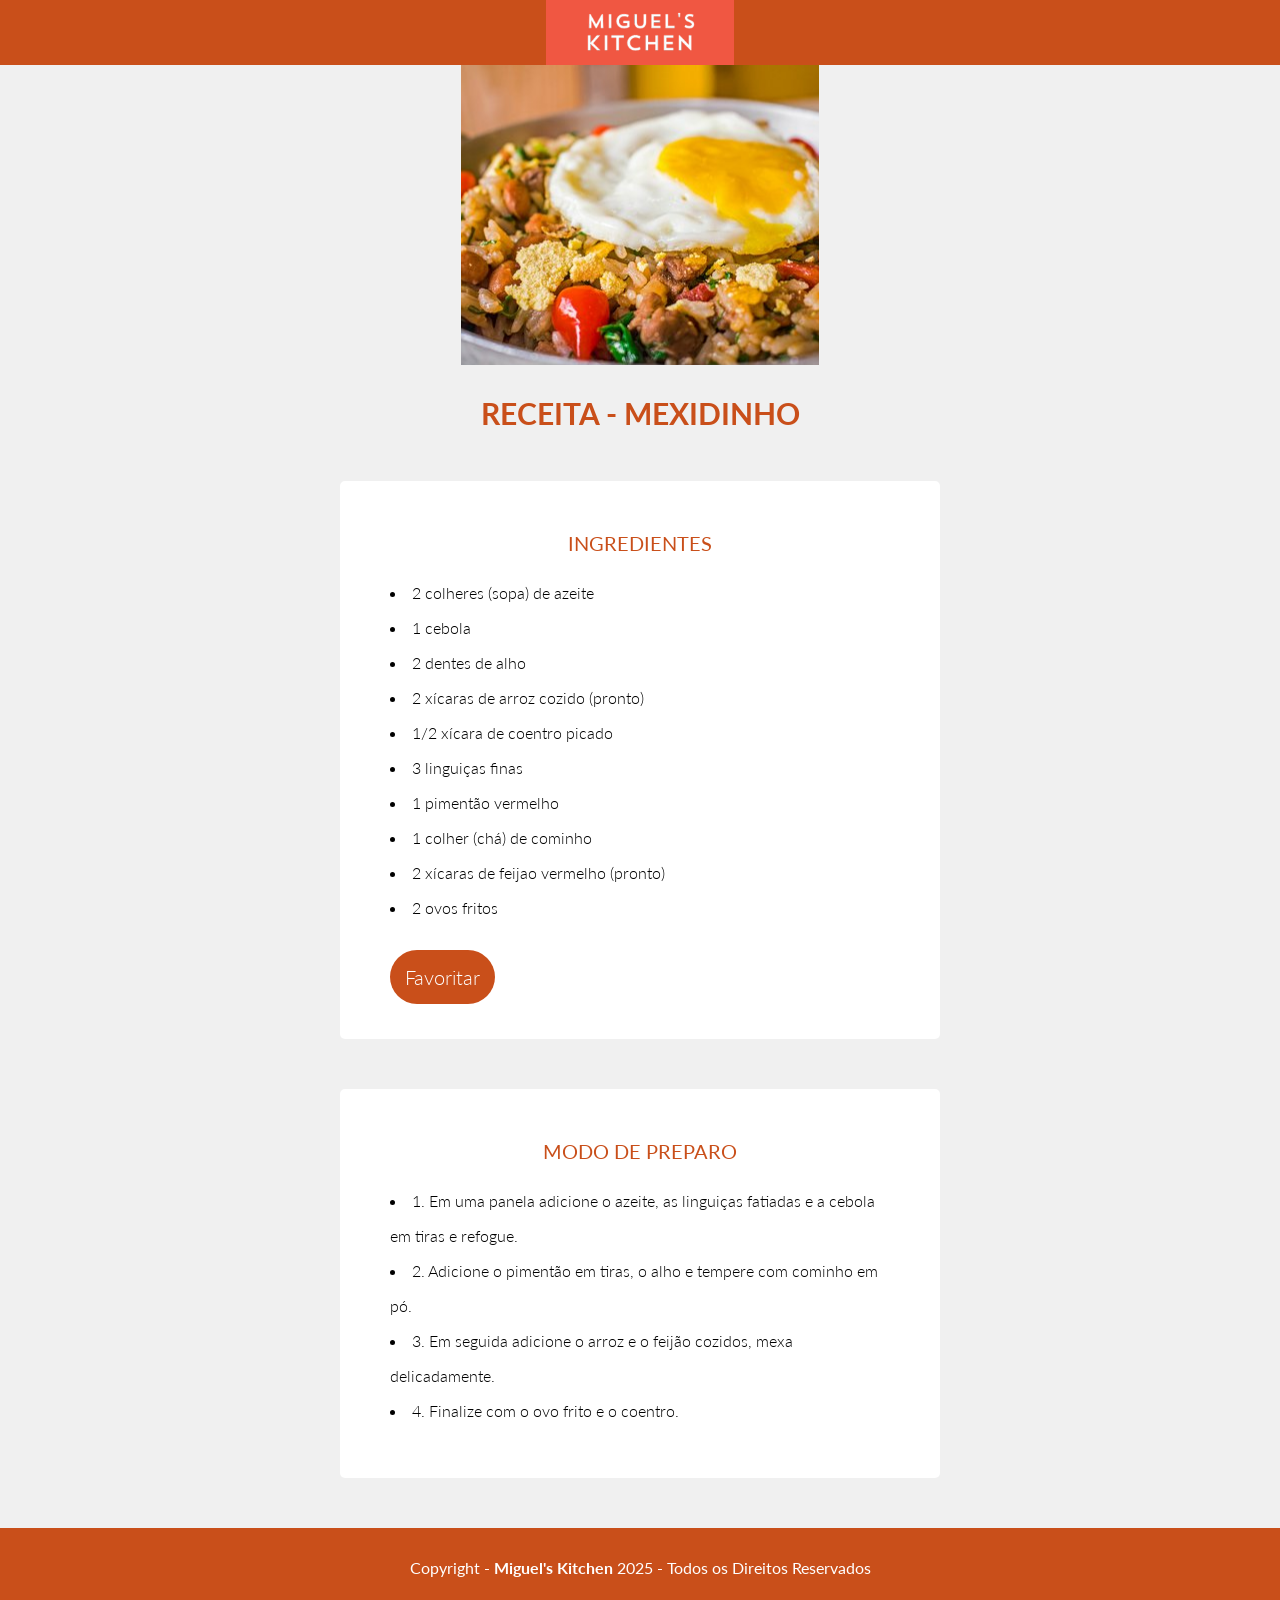
==== public/index.html @ b3089a55 "Estrutura do site praticamente completa" ====
<!DOCTYPE html>
<html lang="pt-br">
<head>
    <meta charset="UTF-8">
    <meta name="viewport" content="width=device-width, initial-scale=1.0">
    <title>Miguel's Kitchen - Receitas</title> 
    <link rel="stylesheet" href="style.css">
    <link rel="preconnect" href="https://fonts.googleapis.com">
    <link rel="preconnect" href="https://fonts.gstatic.com" crossorigin>
    <link href="https://fonts.googleapis.com/css2?family=Lato:wght@300;400;700&display=swap" rel="stylesheet">
</head>
<body>
    <div class="header">
        <img src="logo.png">
    </div>

    <div class="banner">
        
    </div>

    <div class="conteudo">
        <h1 class="titulo-receita">RECEITA - MEXIDINHO</h1>
        <div class="card">
            <h1>INGREDIENTES</h1>
            <ul>
                <li>2 colheres (sopa) de azeite</li>
                <li>1 cebola</li>
                <li>2 dentes de alho</li>
                <li>2 xícaras de arroz cozido (pronto)</li>
                <li>1/2 xícara de coentro picado</li>
                <li>3 linguiças finas</li>
                <li>1 pimentão vermelho</li>
                <li>1 colher (chá) de cominho</li>
                <li>2 xícaras de feijao vermelho (pronto)</li>
                <li>2 ovos fritos</li>
                <a href=";"></a>
            </ul>
            <a href="#" class="botao">Favoritar</a>
        </div>
        <div class="card">
            <h1>MODO DE PREPARO</h1>
            <ol>
                <li>1. Em uma panela adicione o azeite, as linguiças fatiadas e a cebola em tiras e refogue.</li>
                <li>2. Adicione o pimentão em tiras, o alho e tempere com cominho em pó.</li>
                <li>3. Em seguida adicione o arroz e o feijão cozidos, mexa delicadamente.</li>
                <li>4. Finalize com o ovo frito e o coentro.</li>
            </ol>
        </div>
    </div>
    <div class="footer">
        <p>Copyright - <a href="#" class="link-footer">Miguel's Kitchen</a> 2025 - Todos os Direitos Reservados</p>
    </div>
    
</body>
</html>
---- public/style.css ----
*
{
    margin: 0;
    padding: 0;
}

body
{
    background-color: #f0f0f0;
    font-family: "Lato", sans-serif;
}

.header 
{
    background-color: #c94f1a;
    height: 65px;
    text-align: center;    
}

.header img
{
    height: 65px;
} 

.banner
{
    background-image: url(mexidinho.jpg);
    background-position: center;
    background-image: 600px;
    height: 300px;
    margin-right: auto;
    margin-left: auto;
    width: 28%;  
    align-items: center;  
}


.footer
{
    background-color: #c94f1a;
    height: 50px;
    color: white;
    text-align: center;
    padding-top: 30px;
}

.card
{
    width: 500px;
    margin: auto;
    padding: 50px; 
    background-color: white;
    margin: 50px auto;
    border-radius: 5px;
    font-weight: 300;
}

h1
{
    text-align: center;
    font-weight: 400;
    font-size: 20px;
    color: #c94f1a;
    margin-bottom: 20px;
}

li
{
    list-style: inside;
    line-height: 35px; 
}

ul
{
    margin-bottom: 40px;
}

.botao
{
    margin-top: 50px;
    text-decoration: none;
    background-color: #c94f1a;
    color: white;
    padding: 15px;
    font-weight: 400px;
    font-size: 20px;
    border-radius: 30px;
}

.botao:hover
{
    background-color: #be6b47;
}

.titulo-receita
{
    font-weight: 700;
    font-size: 30px;
    margin-top: 30px;
}

.link-footer
{
    font-weight: 700;
    text-decoration: none;
    color: white;
}
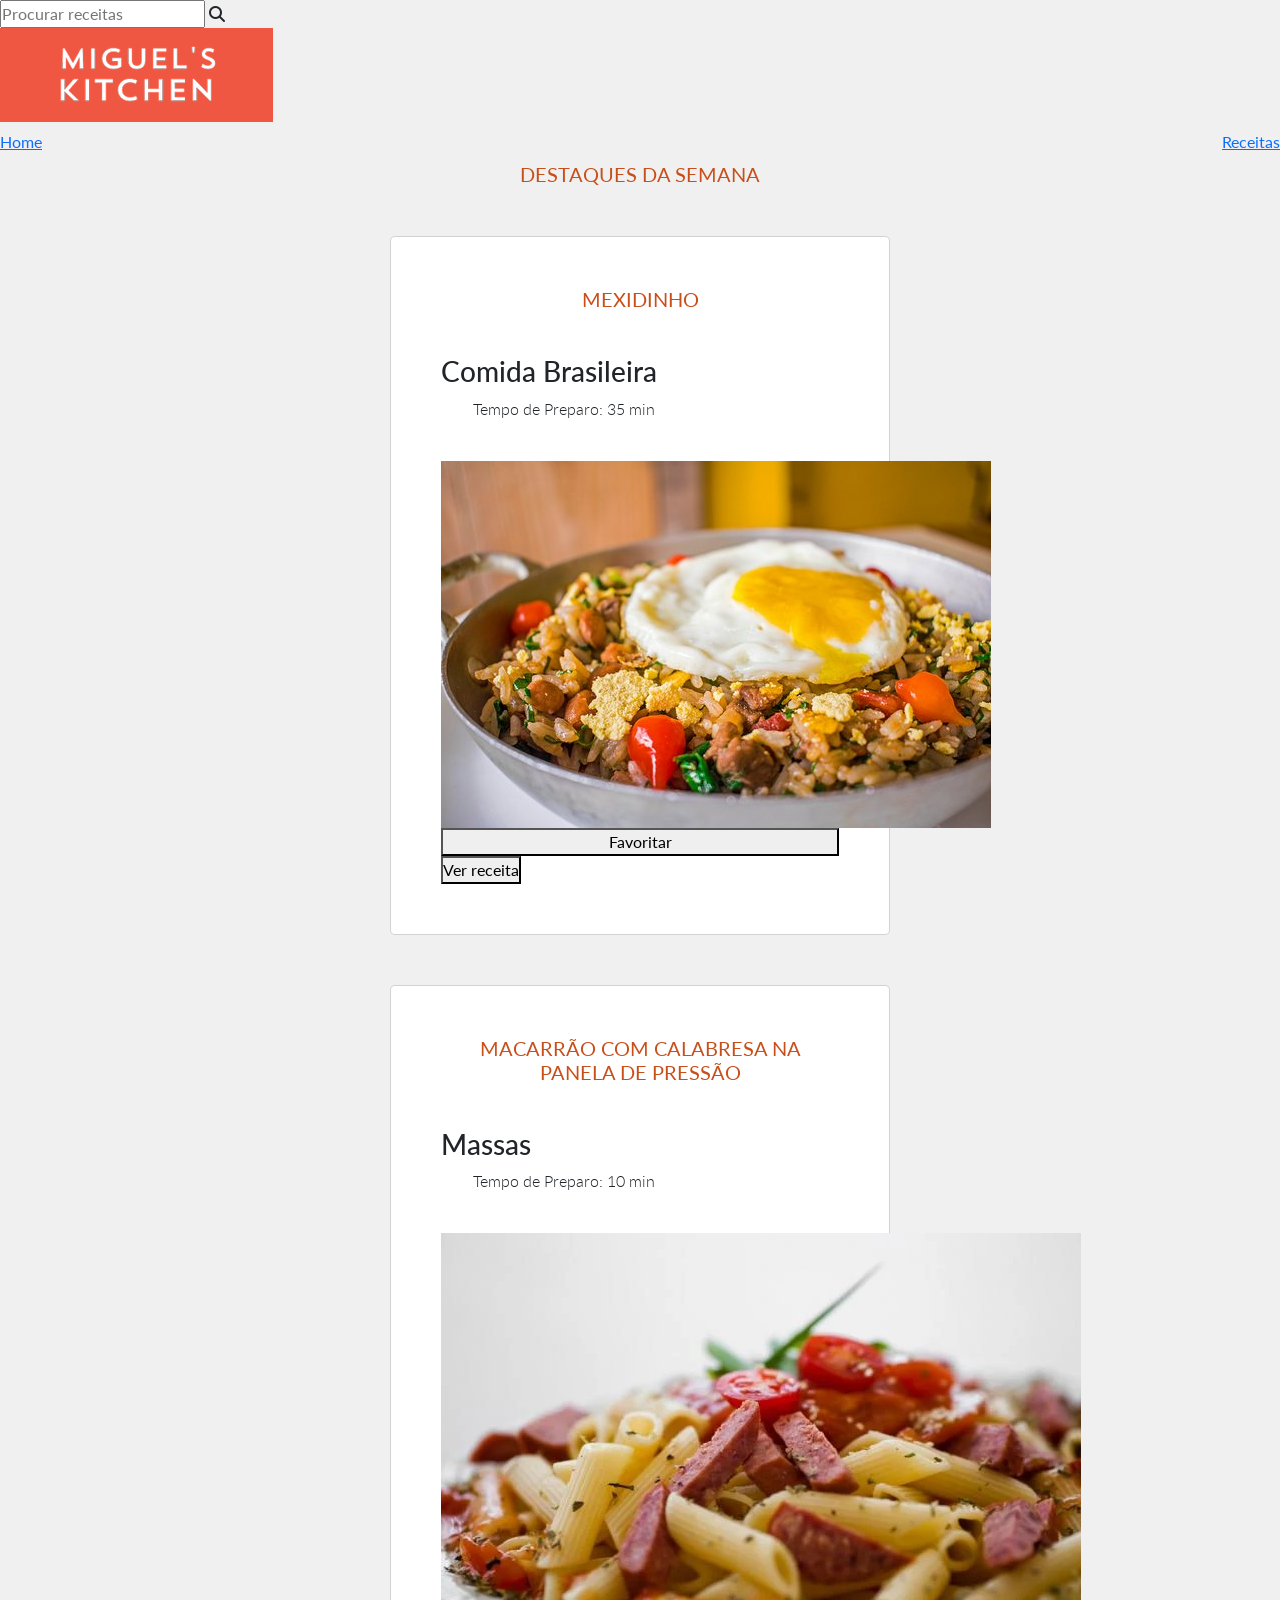
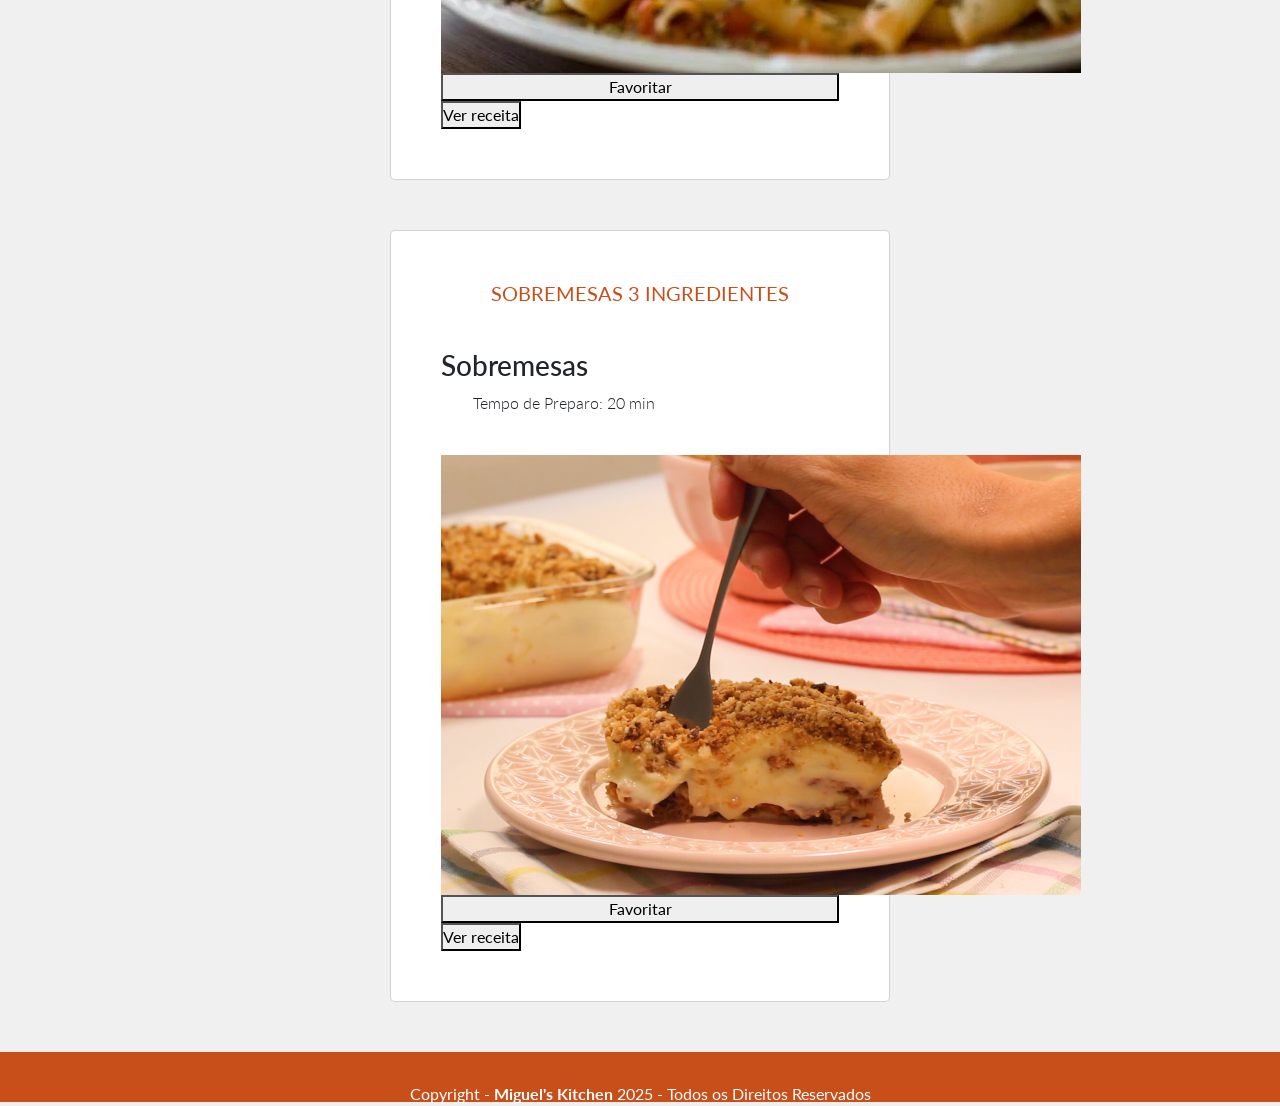
==== commit 76f357e1: "Criação das páginas de receitas e alteração da página home index.html" ====
--- a/public/index.html
+++ b/public/index.html
@@ -3,53 +3,65 @@
 <head>
     <meta charset="UTF-8">
     <meta name="viewport" content="width=device-width, initial-scale=1.0">
-    <title>Miguel's Kitchen - Receitas</title> 
+    <title>Miguel's Kitchen - Home</title> 
+    <link href="https://cdn.jsdelivr.net/npm/bootstrap@5.3.3/dist/css/bootstrap.min.css" rel="stylesheet" integrity="sha384-QWTKZyjpPEjISv5WaRU9OFeRpok6YctnYmDr5pNlyT2bRjXh0JMhjY6hW+ALEwIH" crossorigin="anonymous">
     <link rel="stylesheet" href="style.css">
+    <link rel="stylesheet" href="https://cdnjs.cloudflare.com/ajax/libs/font-awesome/6.7.2/css/all.min.css" integrity="sha512-Evv84Mr4kqVGRNSgIGL/F/aIDqQb7xQ2vcrdIwxfjThSH8CSR7PBEakCr51Ck+w+/U6swU2Im1vVX0SVk9ABhg==" crossorigin="anonymous" referrerpolicy="no-referrer" />
     <link rel="preconnect" href="https://fonts.googleapis.com">
     <link rel="preconnect" href="https://fonts.gstatic.com" crossorigin>
     <link href="https://fonts.googleapis.com/css2?family=Lato:wght@300;400;700&display=swap" rel="stylesheet">
 </head>
 <body>
-    <div class="header">
-        <img src="logo.png">
-    </div>
+    <header>
+        <div class="header-content">
+            <div class="input-wrapper">
+                <input placeholder="Procurar receitas"/>
+                <i class="fa fa-search"></i>
+            </div>
+            <img src="logo.png" class="img">  
+            <nav class="navbar">
+                <a class="nav-a" href="home.html">Home</a> 
+                <a class="nav-a" href="receitas.html">Receitas</a> 
+            </nav>
+        </div>
+    </header>
+    <main class="conteudo">
+        <h1 class="destaques">DESTAQUES DA SEMANA</h1>
+        <article class="card">
+            <h1>MEXIDINHO</h1><br><h3>Comida Brasileira</h3>
+            <ul>Tempo de Preparo: 35 min</ul>
+            <div class="imgmexidinho">
+                <img src="mexidinho.jpg">
+            </div>
+            <button>Favoritar</button>
+            <a href="receitamexidinho.html"><button>Ver receita</button></a>
+        </article>
 
-    <div class="banner">
-        
-    </div>
+        <article class="card">
+            <h1>MACARRÃO COM CALABRESA NA PANELA DE PRESSÃO</h1><br><h3>Massas</h3>
+            <ul>Tempo de Preparo: 10 min</ul>
+            <div class="imgmacarrao">
+                <img src="macarrao.jpg">
+            </div>
+            <button>Favoritar</button>
+            <a href="receitamacarrao.html"><button>Ver receita</button></a>
+        </article>
 
-    <div class="conteudo">
-        <h1 class="titulo-receita">RECEITA - MEXIDINHO</h1>
-        <div class="card">
-            <h1>INGREDIENTES</h1>
-            <ul>
-                <li>2 colheres (sopa) de azeite</li>
-                <li>1 cebola</li>
-                <li>2 dentes de alho</li>
-                <li>2 xícaras de arroz cozido (pronto)</li>
-                <li>1/2 xícara de coentro picado</li>
-                <li>3 linguiças finas</li>
-                <li>1 pimentão vermelho</li>
-                <li>1 colher (chá) de cominho</li>
-                <li>2 xícaras de feijao vermelho (pronto)</li>
-                <li>2 ovos fritos</li>
-                <a href=";"></a>
-            </ul>
-            <a href="#" class="botao">Favoritar</a>
+        <article class="card">
+            <h1>SOBREMESAS 3 INGREDIENTES</h1><br><h3>Sobremesas</h3>
+            <ul>Tempo de Preparo: 20 min</ul>
+            <div class="imgsobremesa">
+                <img src="sobremesa.jpg">
+            </div>
+            <button>Favoritar</button>
+            <a href="receitasobremesa.html"><button>Ver receita</button></a>
+        </article>
+    </main>
+    <footer>
+        <div class="footer">
+            <p>Copyright - <a href="#" class="link-footer">Miguel's Kitchen</a> 2025 - Todos os Direitos Reservados</p>
         </div>
-        <div class="card">
-            <h1>MODO DE PREPARO</h1>
-            <ol>
-                <li>1. Em uma panela adicione o azeite, as linguiças fatiadas e a cebola em tiras e refogue.</li>
-                <li>2. Adicione o pimentão em tiras, o alho e tempere com cominho em pó.</li>
-                <li>3. Em seguida adicione o arroz e o feijão cozidos, mexa delicadamente.</li>
-                <li>4. Finalize com o ovo frito e o coentro.</li>
-            </ol>
-        </div>
-    </div>
-    <div class="footer">
-        <p>Copyright - <a href="#" class="link-footer">Miguel's Kitchen</a> 2025 - Todos os Direitos Reservados</p>
-    </div>
+    </footer>
     
 </body>
 </html>
